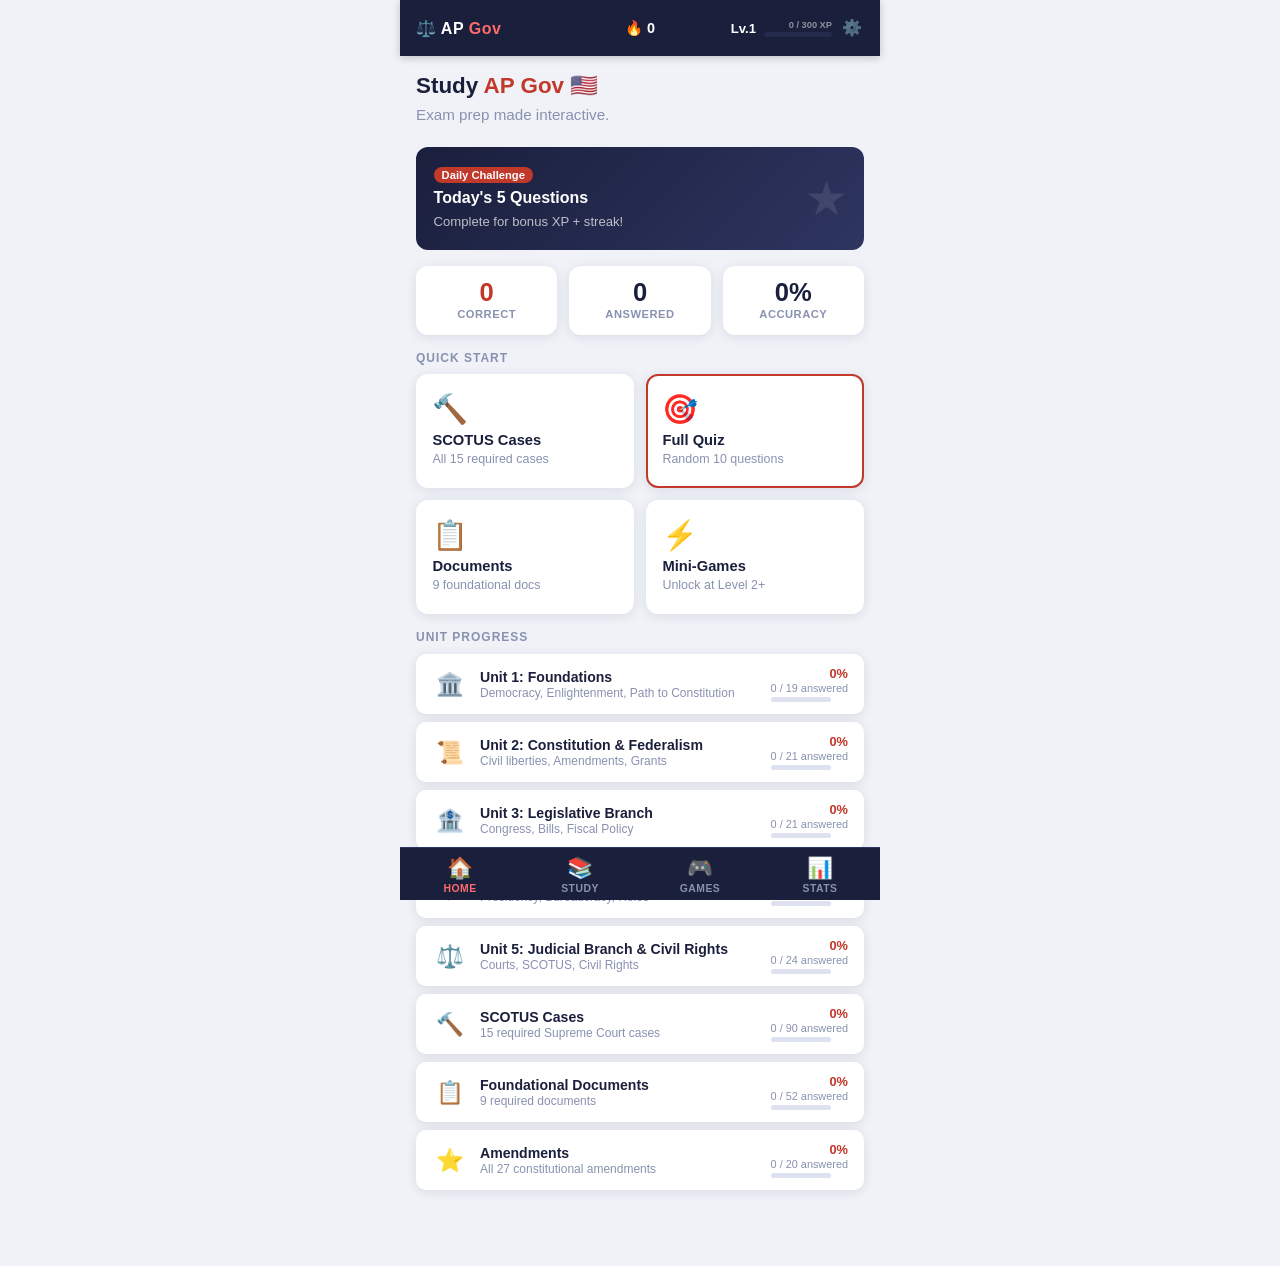
==== index.html @ dde3f7ca "Initial commit — AP Gov study PWA 350 questions, flashcards, mini-games, gamified XP/streak system, " ====
<!DOCTYPE html>
<html lang="en">
<head>
  <meta charset="UTF-8">
  <meta name="viewport" content="width=device-width, initial-scale=1, viewport-fit=cover">
  <meta name="theme-color" content="#1a1f3c">
  <meta name="apple-mobile-web-app-capable" content="yes">
  <meta name="apple-mobile-web-app-status-bar-style" content="black-translucent">
  <meta name="apple-mobile-web-app-title" content="AP Gov">
  <link rel="apple-touch-icon" href="icon-192.png">
  <link rel="manifest" href="manifest.json">
  <title>AP Gov Study</title>
  <link rel="stylesheet" href="css/style.css?v=6">
</head>
<body>

<!-- Top Bar -->
<header id="topbar">
  <div id="topbar-inner">
    <div class="logo">⚖️ AP <span>Gov</span></div>
    <div id="topbar-streak"><span>🔥</span><span id="stat-streak">0</span></div>
    <div id="topbar-right">
      <div id="topbar-level">Lv.<span id="stat-level">1</span></div>
      <div id="xp-bar-wrap">
        <div id="xp-next-label"><span id="stat-xp">0</span> / 300 XP</div>
        <div id="xp-track"><div id="xp-bar"></div></div>
      </div>
      <button id="settings-btn" onclick="openSettings()" aria-label="Settings">⚙️</button>
    </div>
  </div>
</header>

<!-- Settings Modal -->
<div id="settings-overlay" onclick="closeSettings()"></div>
<div id="settings-modal">
  <h3>Settings</h3>
  <div class="settings-section">
    <p class="settings-label">Reset by unit</p>
    <div id="settings-unit-list"></div>
  </div>
  <div class="settings-divider"></div>
  <button class="btn btn-full settings-reset-all" onclick="resetAll()">Reset All Progress</button>
</div>

<!-- Confirm Dialog -->
<div id="confirm-overlay"></div>
<div id="confirm-modal">
  <p id="confirm-msg"></p>
  <div class="confirm-actions">
    <button class="btn btn-outline" onclick="confirmResolve(false)">Cancel</button>
    <button class="btn btn-primary" id="confirm-ok" onclick="confirmResolve(true)">Confirm</button>
  </div>
</div>

<!-- Toast -->
<div id="toast"></div>

<!-- App -->
<main id="app">

  <!-- ── HOME ── -->
  <div class="screen active" id="screen-home">
    <div id="home-greeting">
      <h1>Study <span>AP Gov</span> 🇺🇸</h1>
    </div>
    <p class="home-sub">Exam prep made interactive.</p>

    <!-- Daily Challenge -->
    <div class="daily-card" id="daily-btn" onclick="startDailyChallenge()">
      <div class="badge daily-badge">Daily Challenge</div>
      <h3>Today's 5 Questions</h3>
      <p class="daily-sub">Complete for bonus XP + streak!</p>
    </div>

    <!-- Stats Row -->
    <div class="stat-row">
      <div class="stat-card red"><div class="big" id="stat-correct">0</div><div class="lbl">Correct</div></div>
      <div class="stat-card"><div class="big" id="stat-total">0</div><div class="lbl">Answered</div></div>
      <div class="stat-card"><div class="big" id="stat-acc">0%</div><div class="lbl">Accuracy</div></div>
    </div>

    <!-- Quick Modes -->
    <div class="section-title">Quick Start</div>
    <div class="mode-grid">
      <div class="mode-card" onclick="startFlashcards('scotus')">
        <div class="mode-icon">🔨</div><h3>SCOTUS Cases</h3><p>All 15 required cases</p>
      </div>
      <div class="mode-card red" onclick="startQuizAll()">
        <div class="mode-icon">🎯</div><h3>Full Quiz</h3><p>Random 10 questions</p>
      </div>
      <div class="mode-card" onclick="startFlashcards('documents')">
        <div class="mode-icon">📋</div><h3>Documents</h3><p>9 foundational docs</p>
      </div>
      <div class="mode-card" onclick="renderMinigames()">
        <div class="mode-icon">⚡</div><h3>Mini-Games</h3><p>Unlock at Level 2+</p>
      </div>
    </div>

    <!-- Unit Progress -->
    <div class="section-title">Unit Progress</div>
    <div id="unit-progress-list" class="unit-list"></div>
  </div>

  <!-- ── STUDY SELECT ── -->
  <div class="screen" id="screen-study">
    <h2 id="study-mode-title">Choose a Unit</h2>
    <p style="margin:0.3rem 0 1rem">Select a unit to study or quiz.</p>
    <div id="study-select-list" class="select-grid"></div>
  </div>

  <!-- ── FLASHCARD ── -->
  <div class="screen" id="screen-flashcard">
    <div id="fc-header">
      <button class="back-btn" onclick="renderStudySelect()">‹</button>
      <h2 id="fc-unit-name">Flashcards</h2>
      <span id="fc-progress-text"></span>
    </div>
    <div class="fc-stage" onclick="flipCard()">
      <div class="fc-inner" id="fc-inner">
        <div class="fc-face fc-front">
          <div class="fc-cat" id="fc-front-topic"></div>
          <h3 id="fc-front-text"></h3>
          <div class="fc-hint">Tap to flip</div>
        </div>
        <div class="fc-face fc-back">
          <pre class="fc-back-content" id="fc-back-content"></pre>
        </div>
      </div>
    </div>
    <div class="fc-nav">
      <button class="btn btn-outline" onclick="fcPrev()">‹ Prev</button>
      <button class="btn btn-ghost" onclick="fcShuffle()">🔀 Shuffle</button>
      <button class="btn btn-primary" onclick="fcNext()">Next ›</button>
    </div>
    <div class="fc-dot-row" id="fc-dots"></div>
  </div>

  <!-- ── QUIZ ── -->
  <div class="screen" id="screen-quiz">
    <div id="quiz-header">
      <div class="quiz-meta">
        <span class="topic-tag" id="q-category-tag">SCOTUS</span>
        <span class="q-counter" id="q-counter">1 / 10</span>
      </div>
      <div class="quiz-timer">
        <span id="timer-secs">30s</span>
        <div class="timer-bar-wrap"><div class="timer-bar" id="timer-bar"></div></div>
      </div>
    </div>
    <div class="q-progress-row" id="q-pips"></div>
    <div class="question-card">
      <div class="q-difficulty" id="q-difficulty">Easy</div>
      <div class="question-text" id="question-text"></div>
    </div>
    <div class="options-list" id="options-list"></div>
    <div class="explanation-box" id="explanation-box"></div>
    <button class="btn btn-primary btn-full mt2" id="quiz-next-btn" onclick="nextQuestion()" style="display:none">Next Question ›</button>
  </div>

  <!-- ── RESULTS ── -->
  <div class="screen" id="screen-results">
    <div class="card results-card">
      <div style="font-size:2.5rem;margin-bottom:0.5rem">🎯</div>
      <div class="results-score"><span id="res-score">0</span><span> / </span><span id="res-total">10</span></div>
      <div class="results-label" id="res-pct"></div>
      <div class="results-xp" id="res-xp"></div>
      <div class="results-breakdown">
        <div class="rb-item correct"><div class="rb-n" id="res-correct">0</div><div class="rb-l">Correct</div></div>
        <div class="rb-item wrong"><div class="rb-n" id="res-wrong">0</div><div class="rb-l">Wrong</div></div>
      </div>
      <button class="btn btn-primary btn-full btn-lg" onclick="startQuizAll()">Play Again</button>
      <button class="btn btn-outline btn-full mt1" onclick="showScreen('home'); renderHome()">Home</button>
    </div>
  </div>

  <!-- ── MINI-GAMES ── -->
  <div class="screen" id="screen-minigames">
    <h2>🎮 Mini-Games</h2>
    <p style="margin:0.3rem 0 1rem">Unlock games by leveling up.</p>
    <div id="minigames-list" class="select-grid"></div>
  </div>

  <!-- ── STATS ── -->
  <div class="screen" id="screen-stats">
    <h2>📊 Your Stats</h2>
    <div class="stats-grid" style="margin-top:0.75rem">
      <div class="card card-sm text-center"><div class="stats-big" id="stats-total">0</div><div class="stats-lbl">Questions Answered</div></div>
      <div class="card card-sm text-center"><div class="stats-big" id="stats-acc">0%</div><div class="stats-lbl">Accuracy</div></div>
      <div class="card card-sm text-center"><div class="stats-big" id="stats-xp">0</div><div class="stats-lbl">Total XP</div></div>
      <div class="card card-sm text-center"><div class="stats-big" id="stats-level">1</div><div class="stats-lbl">Level</div></div>
      <div class="card card-sm text-center"><div class="stats-big" id="stats-streak">0</div><div class="stats-lbl">Day Streak</div></div>
      <div class="card card-sm text-center"><div class="stats-big" id="stats-correct">0</div><div class="stats-lbl">Correct</div></div>
    </div>
    <div class="section-title">By Category</div>
    <div class="card"><div id="cat-stats-list"></div></div>
    <button class="btn btn-outline btn-full mt2" onclick="showConfirm('Reset all progress? This cannot be undone.',()=>{localStorage.clear();location.reload()})">Reset Progress</button>
    <a href="admin.html" style="display:block;text-align:center;margin-top:1rem;font-size:0.8rem;color:var(--muted)">Admin Panel →</a>
  </div>

</main>

<!-- Bottom Nav -->
<nav id="botnav">
  <button class="botnav-btn active" data-screen="home" onclick="showScreen('home'); renderHome()">
    <span class="icon">🏠</span>Home
  </button>
  <button class="botnav-btn" data-screen="study" onclick="renderStudySelect()">
    <span class="icon">📚</span>Study
  </button>
  <button class="botnav-btn" data-screen="minigames" onclick="renderMinigames()">
    <span class="icon">🎮</span>Games
  </button>
  <button class="botnav-btn" data-screen="stats" onclick="renderStats()">
    <span class="icon">📊</span>Stats
  </button>
</nav>

<script src="js/app.js?v=7"></script>
</body>
</html>
---- css/style.css ----
/* ── Reset & Base ── */
*, *::before, *::after { box-sizing: border-box; margin: 0; padding: 0; }
:root {
  --navy:    #1a1f3c;
  --navy2:   #242a4a;
  --navy3:   #2e3560;
  --red:     #c0392b;
  --red2:    #e74c3c;
  --red3:    #ff6b6b;
  --white:   #ffffff;
  --off:     #f0f2f8;
  --muted:   #8892b0;
  --text:    #2d3561;
  --card:    #ffffff;
  --border:  #dde1f0;
  --success: #27ae60;
  --wrong:   #e74c3c;
  --shadow:  0 2px 12px rgba(26,31,60,0.10);
  --shadow2: 0 4px 24px rgba(26,31,60,0.16);
  --radius:  12px;
  --font:    -apple-system, BlinkMacSystemFont, 'Segoe UI', Roboto, sans-serif;
}
html { font-size: 16px; -webkit-tap-highlight-color: transparent; }
body { font-family: var(--font); background: var(--off); color: var(--text); min-height: 100vh; overflow-x: hidden; }

/* ── Typography ── */
h1 { font-size: 1.6rem; font-weight: 700; color: var(--navy); }
h2 { font-size: 1.25rem; font-weight: 700; color: var(--navy); }
h3 { font-size: 1rem; font-weight: 600; color: var(--navy); }
p  { font-size: 0.95rem; color: var(--muted); line-height: 1.6; }

/* ── Top Bar ── */
/* ── Top Bar ── */
#topbar {
  position: fixed; top: 0; left: 0; right: 0; z-index: 100;
  background: var(--navy);
  padding-top: env(safe-area-inset-top);
  box-shadow: 0 2px 8px rgba(0,0,0,0.2);
  transform: translateZ(0); -webkit-transform: translateZ(0);
}
#topbar-inner {
  display: flex; align-items: center;
  padding: 0 1rem; height: 56px;
}
.logo {
  flex: 1; color: var(--white); font-weight: 800; font-size: 1rem;
  letter-spacing: 0.5px; white-space: nowrap;
}
.logo span { color: var(--red3); }
#topbar-streak {
  flex: 1; display: flex; align-items: center; justify-content: center;
  gap: 4px; color: var(--white); font-size: 0.9rem; font-weight: 700;
}
#topbar-right {
  flex: 1; display: flex; align-items: center; justify-content: flex-end; gap: 8px;
}
#topbar-level { color: var(--white); font-size: 0.82rem; font-weight: 700; white-space: nowrap; }
#xp-bar-wrap { width: 68px; display: flex; flex-direction: column; gap: 2px; }
#xp-next-label { font-size: 0.58rem; color: rgba(255,255,255,0.5); font-weight: 600; white-space: nowrap; text-align: right; }
#xp-track { background: var(--navy2); border-radius: 4px; height: 5px; overflow: hidden; width: 100%; }
#xp-bar { background: var(--red3); height: 100%; width: 0%; transition: width 0.5s ease; }
#settings-btn { background: none; border: none; color: rgba(255,255,255,0.55); font-size: 1rem; cursor: pointer; padding: 2px; line-height: 1; flex-shrink: 0; }
#settings-btn:hover { color: var(--white); }

/* ── Settings Modal ── */
#settings-overlay { display: none; position: fixed; inset: 0; z-index: 300; background: rgba(0,0,0,0.4); }
#settings-modal {
  display: none; position: fixed; bottom: calc(60px + env(safe-area-inset-bottom) + 8px);
  right: 1rem; z-index: 301; width: 260px;
  background: var(--card); border-radius: var(--radius); box-shadow: var(--shadow2);
  padding: 1rem;
}
#settings-overlay.open, #settings-modal.open { display: block; }
#settings-modal h3 { font-size: 0.95rem; margin-bottom: 0.75rem; }
.settings-label { font-size: 0.72rem; text-transform: uppercase; letter-spacing: 0.5px; color: var(--muted); font-weight: 700; margin-bottom: 0.5rem; }
.settings-unit-btn {
  width: 100%; text-align: left; padding: 0.55rem 0.75rem; margin-bottom: 0.35rem;
  background: var(--off); border: none; border-radius: 8px; cursor: pointer;
  font-size: 0.85rem; font-weight: 600; color: var(--navy);
}
.settings-unit-btn:hover { background: var(--border); }
.settings-divider { height: 1px; background: var(--border); margin: 0.75rem 0; }
.settings-reset-all { background: var(--red); color: var(--white); font-size: 0.88rem; }

/* ── Confirm Dialog ── */
#confirm-overlay { display: none; position: fixed; inset: 0; z-index: 400; background: rgba(0,0,0,0.5); }
#confirm-modal {
  display: none; position: fixed; top: 50%; left: 50%; transform: translate(-50%,-50%);
  z-index: 401; width: min(320px, calc(100vw - 2rem));
  background: var(--card); border-radius: var(--radius); box-shadow: var(--shadow2); padding: 1.25rem;
}
#confirm-overlay.open, #confirm-modal.open { display: block; }
#confirm-msg { font-size: 0.95rem; font-weight: 600; color: var(--navy); margin-bottom: 1.25rem; line-height: 1.5; }
.confirm-actions { display: flex; gap: 0.75rem; justify-content: flex-end; }
.btn-danger { background: var(--red); color: var(--white); }

/* ── Bottom Nav ── */
#botnav {
  position: fixed; bottom: 0; left: 0; right: 0; z-index: 100;
  background: var(--navy);
  display: flex;
  border-top: 1px solid var(--navy3);
  padding-bottom: env(safe-area-inset-bottom);
  transform: translateZ(0);
  -webkit-transform: translateZ(0);
}
.botnav-btn {
  flex: 1; display: flex; flex-direction: column; align-items: center; justify-content: center;
  padding: 8px 4px 6px;
  color: var(--muted); font-size: 0.65rem; font-weight: 600; text-transform: uppercase; letter-spacing: 0.5px;
  border: none; background: none; cursor: pointer; gap: 3px; transition: color 0.2s;
}
.botnav-btn .icon { font-size: 1.3rem; }
.botnav-btn.active, .botnav-btn:hover { color: var(--red3); }

/* ── Screen Wrapper ── */
#app { padding-top: calc(56px + env(safe-area-inset-top)); padding-bottom: calc(60px + env(safe-area-inset-bottom)); min-height: 100vh; }
.screen { display: none; padding: 1rem; animation: fadeIn 0.2s ease; }
.screen.active { display: block; }
@keyframes fadeIn { from { opacity: 0; transform: translateY(6px); } to { opacity: 1; transform: none; } }

/* ── Cards ── */
.card { background: var(--card); border-radius: var(--radius); box-shadow: var(--shadow); padding: 1.1rem; margin-bottom: 1rem; }
.card-sm { padding: 0.75rem 1rem; }
.card-grid { display: grid; grid-template-columns: 1fr 1fr; gap: 0.75rem; }

/* ── Home Screen ── */
#home-greeting { margin-bottom: 0.25rem; }
#home-greeting h1 { font-size: 1.4rem; }
#home-greeting h1 span { color: var(--red); }
.home-sub { margin-bottom: 1.25rem; }

.stat-row { display: flex; gap: 0.75rem; margin-bottom: 1rem; }
.stat-card { flex: 1; background: var(--card); border-radius: var(--radius); padding: 0.9rem 0.75rem; text-align: center; box-shadow: var(--shadow); }
.stat-card .big { font-size: 1.6rem; font-weight: 800; color: var(--navy); line-height: 1; }
.stat-card .lbl { font-size: 0.7rem; font-weight: 600; text-transform: uppercase; letter-spacing: 0.5px; color: var(--muted); margin-top: 3px; }
.stat-card.red .big { color: var(--red); }

.section-title { font-size: 0.75rem; font-weight: 700; text-transform: uppercase; letter-spacing: 1px; color: var(--muted); margin-bottom: 0.6rem; }

.mode-grid { display: grid; grid-template-columns: 1fr 1fr; gap: 0.75rem; margin-bottom: 1rem; }
.mode-card {
  background: var(--card); border-radius: var(--radius); padding: 1rem 0.9rem;
  box-shadow: var(--shadow); cursor: pointer; transition: transform 0.15s, box-shadow 0.15s;
  border: 2px solid transparent;
}
.mode-card:hover, .mode-card:active { transform: translateY(-2px); box-shadow: var(--shadow2); }
.mode-card.red { border-color: var(--red); }
.mode-card .mode-icon { font-size: 1.8rem; margin-bottom: 6px; }
.mode-card h3 { font-size: 0.92rem; margin-bottom: 2px; }
.mode-card p { font-size: 0.78rem; }

.daily-card { background: linear-gradient(135deg, var(--navy), var(--navy3)); color: var(--white); border-radius: var(--radius); padding: 1.1rem; margin-bottom: 1rem; cursor: pointer; position: relative; overflow: hidden; }
.daily-card::after { content: '★'; position: absolute; right: 1rem; top: 50%; transform: translateY(-50%); font-size: 3rem; opacity: 0.1; }
.daily-card h3 { color: var(--white); margin-bottom: 4px; }
.daily-card p { color: rgba(255,255,255,0.7); font-size: 0.82rem; }
.daily-card .badge { display: inline-block; background: var(--red); color: var(--white); font-size: 0.7rem; font-weight: 700; padding: 2px 8px; border-radius: 20px; margin-bottom: 6px; }

/* ── Unit Progress List ── */
.unit-list { display: flex; flex-direction: column; gap: 0.5rem; }
.unit-row {
  background: var(--card); border-radius: 10px; padding: 0.75rem 1rem;
  display: flex; align-items: center; gap: 0.75rem; box-shadow: var(--shadow);
  cursor: pointer; transition: transform 0.1s;
}
.unit-row:active { transform: scale(0.98); }
.unit-row .unit-icon { font-size: 1.4rem; width: 36px; text-align: center; }
.unit-row .unit-info { flex: 1; }
.unit-row .unit-name { font-size: 0.88rem; font-weight: 700; color: var(--navy); }
.unit-row .unit-sub  { font-size: 0.75rem; color: var(--muted); margin-top: 1px; }
.unit-row .unit-right { text-align: right; }
.unit-pct { font-size: 0.8rem; font-weight: 700; color: var(--red); }
.unit-answered { font-size: 0.68rem; color: var(--muted); font-weight: 500; margin-top: 1px; }
.prog-bar-wrap { background: var(--border); border-radius: 4px; height: 5px; width: 60px; margin-top: 3px; }
.prog-bar { background: var(--red); height: 100%; border-radius: 4px; transition: width 0.5s ease; }

/* ── Buttons ── */
.btn { display: inline-flex; align-items: center; justify-content: center; gap: 6px; padding: 0.7rem 1.4rem; border-radius: 8px; font-weight: 700; font-size: 0.9rem; cursor: pointer; border: none; transition: all 0.15s; }
.btn-primary { background: var(--red); color: var(--white); }
.btn-primary:hover { background: var(--red2); }
.btn-outline { background: transparent; color: var(--navy); border: 2px solid var(--border); }
.btn-outline:hover { border-color: var(--navy); }
.btn-navy { background: var(--navy); color: var(--white); }
.btn-navy:hover { background: var(--navy3); }
.btn-ghost { background: transparent; color: var(--muted); font-size: 0.85rem; padding: 0.5rem 0.75rem; }
.btn-full { width: 100%; }
.btn-lg { padding: 0.9rem 2rem; font-size: 1rem; border-radius: 10px; }
.btn:disabled { opacity: 0.45; cursor: not-allowed; }

/* ── Flashcard Screen ── */
#fc-header { display: flex; align-items: center; gap: 0.5rem; margin-bottom: 1rem; }
#fc-header h2 { flex: 1; }
#fc-progress-text { font-size: 0.82rem; color: var(--muted); font-weight: 600; }
#fc-topic-select { margin-bottom: 1rem; }
#fc-topic-select select { width: 100%; padding: 0.65rem 0.75rem; border: 2px solid var(--border); border-radius: 8px; font-size: 0.9rem; color: var(--navy); background: var(--card); }

.fc-stage { perspective: 1000px; height: 260px; margin-bottom: 1rem; cursor: pointer; }
.fc-inner { width: 100%; height: 100%; position: relative; transform-style: preserve-3d; transition: transform 0.5s cubic-bezier(0.4,0,0.2,1); }
.fc-inner.flipped { transform: rotateY(180deg); }
.fc-face { position: absolute; inset: 0; border-radius: var(--radius); display: flex; flex-direction: column; align-items: center; justify-content: center; padding: 1.5rem; backface-visibility: hidden; -webkit-backface-visibility: hidden; }
.fc-front { background: var(--navy); color: var(--white); }
.fc-front h3 { color: var(--white); text-align: center; font-size: 1.05rem; margin-bottom: 6px; }
.fc-front .fc-cat { font-size: 0.72rem; text-transform: uppercase; letter-spacing: 1px; color: rgba(255,255,255,0.5); margin-bottom: 8px; }
.fc-front .fc-hint { font-size: 0.78rem; color: rgba(255,255,255,0.4); margin-top: auto; }
.fc-back { background: var(--card); transform: rotateY(180deg); overflow-y: auto; align-items: flex-start; }
.fc-back pre, .fc-back .fc-back-content { white-space: pre-wrap; font-family: var(--font); font-size: 0.85rem; line-height: 1.7; color: var(--text); text-align: left; width: 100%; }

.fc-nav { display: flex; align-items: center; justify-content: space-between; gap: 0.5rem; margin-bottom: 0.75rem; }
.fc-dot-row { display: flex; justify-content: center; gap: 5px; flex-wrap: wrap; padding: 0.25rem 0; }
.fc-dot { width: 8px; height: 8px; border-radius: 50%; background: var(--border); transition: background 0.2s; }
.fc-dot.seen { background: var(--navy3); }
.fc-dot.current { background: var(--red); transform: scale(1.3); }

/* ── Quiz Screen ── */
#quiz-header { margin-bottom: 1rem; }
.quiz-meta { display: flex; justify-content: space-between; align-items: center; margin-bottom: 0.5rem; }
.quiz-meta .topic-tag { font-size: 0.72rem; font-weight: 700; text-transform: uppercase; letter-spacing: 0.5px; background: var(--navy); color: var(--white); padding: 3px 10px; border-radius: 20px; }
.quiz-meta .q-counter { font-size: 0.82rem; color: var(--muted); font-weight: 600; }
.quiz-timer { display: flex; align-items: center; gap: 6px; font-size: 0.82rem; color: var(--muted); font-weight: 600; }
.timer-bar-wrap { flex: 1; background: var(--border); border-radius: 4px; height: 6px; overflow: hidden; }
.timer-bar { height: 100%; background: var(--red); border-radius: 4px; transition: width 0.1s linear, background 0.5s; }
.timer-bar.warn { background: var(--red2); }

.q-progress-row { display: flex; gap: 3px; margin-bottom: 1rem; }
.q-pip { flex: 1; height: 4px; border-radius: 2px; background: var(--border); }
.q-pip.correct { background: var(--success); }
.q-pip.wrong   { background: var(--wrong); }
.q-pip.current { background: var(--navy); }

.question-card { background: var(--card); border-radius: var(--radius); padding: 1.25rem 1rem; box-shadow: var(--shadow); margin-bottom: 1rem; }
.q-difficulty { font-size: 0.7rem; font-weight: 700; text-transform: uppercase; letter-spacing: 0.5px; color: var(--muted); margin-bottom: 8px; }
.q-difficulty.easy { color: var(--success); }
.q-difficulty.medium { color: #e67e22; }
.q-difficulty.hard { color: var(--red); }
.question-text { font-size: 1rem; font-weight: 600; color: var(--navy); line-height: 1.55; }

.options-list { display: flex; flex-direction: column; gap: 0.6rem; }
.opt-btn {
  width: 100%; text-align: left; padding: 0.8rem 1rem;
  background: var(--card); border: 2px solid var(--border);
  border-radius: 10px; cursor: pointer; font-size: 0.9rem;
  font-weight: 500; color: var(--navy); transition: all 0.15s;
  display: flex; align-items: center; gap: 0.75rem;
}
.opt-btn:hover:not(:disabled) { border-color: var(--navy); background: var(--off); }
.opt-btn .opt-letter { font-weight: 800; font-size: 0.85rem; color: var(--muted); min-width: 18px; }
.opt-btn.selected { border-color: var(--navy); background: var(--off); }
.opt-btn.correct  { border-color: var(--success); background: #eafaf1; color: var(--success); }
.opt-btn.wrong    { border-color: var(--wrong);   background: #fdf0ef; color: var(--wrong); }
.opt-btn.reveal   { border-color: var(--success); background: #eafaf1; }
.opt-btn:disabled { cursor: default; }

.explanation-box { background: var(--navy); color: rgba(255,255,255,0.88); border-radius: 10px; padding: 0.9rem 1rem; margin-top: 1rem; font-size: 0.85rem; line-height: 1.6; display: none; }
.explanation-box.show { display: block; }
.explanation-box strong { color: var(--white); }

#quiz-next-btn { margin-top: 0.75rem; }

/* ── Results ── */
.results-card { text-align: center; padding: 2rem 1rem; }
.results-score { font-size: 3.5rem; font-weight: 900; color: var(--navy); line-height: 1; }
.results-score span { font-size: 1.4rem; font-weight: 600; color: var(--muted); }
.results-label { font-size: 1rem; color: var(--muted); margin-top: 4px; margin-bottom: 1.25rem; }
.results-xp { font-size: 1.1rem; font-weight: 700; color: var(--red); margin-bottom: 1.5rem; }
.results-breakdown { display: flex; justify-content: center; gap: 1.5rem; margin-bottom: 1.5rem; }
.rb-item .rb-n { font-size: 1.5rem; font-weight: 800; }
.rb-item .rb-l { font-size: 0.75rem; color: var(--muted); font-weight: 600; text-transform: uppercase; }
.rb-item.correct .rb-n { color: var(--success); }
.rb-item.wrong   .rb-n { color: var(--wrong); }

/* ── Mini-game: SCOTUS Match ── */
#match-grid { display: grid; grid-template-columns: 1fr 1fr; gap: 0.5rem; }
.match-card {
  background: var(--card); border: 2px solid var(--border); border-radius: 10px;
  padding: 0.75rem 0.6rem; text-align: center; font-size: 0.78rem; font-weight: 600;
  cursor: pointer; min-height: 72px; display: flex; align-items: center; justify-content: center;
  transition: all 0.15s; line-height: 1.35; color: var(--navy);
}
.match-card:hover { border-color: var(--navy); }
.match-card.selected { border-color: var(--red); background: #fff0ef; }
.match-card.matched  { border-color: var(--success); background: #eafaf1; color: var(--success); pointer-events: none; }
.match-card.wrong    { border-color: var(--wrong); background: #fdf0ef; animation: shake 0.3s; }
@keyframes shake { 0%,100% { transform: translateX(0); } 25% { transform: translateX(-6px); } 75% { transform: translateX(6px); } }

/* ── Mini-game: Quote Decoder ── */
#quote-box { background: var(--navy); color: var(--white); border-radius: var(--radius); padding: 1.25rem; margin-bottom: 1rem; font-size: 0.92rem; line-height: 1.7; font-style: italic; }
#decoder-options { display: flex; flex-direction: column; gap: 0.5rem; }

/* ── Mini-game: Blitz ── */
#blitz-timer { font-size: 2.5rem; font-weight: 900; color: var(--red); text-align: center; margin: 0.5rem 0; }
#blitz-score  { font-size: 1.1rem; font-weight: 700; color: var(--navy); text-align: center; margin-bottom: 1rem; }

/* ── Stats Screen ── */
.stats-grid { display: grid; grid-template-columns: 1fr 1fr; gap: 0.75rem; margin-bottom: 1rem; }
.stats-big { font-size: 2rem; font-weight: 900; color: var(--navy); }
.stats-lbl { font-size: 0.72rem; text-transform: uppercase; letter-spacing: 0.5px; color: var(--muted); font-weight: 600; }
.cat-row { display: flex; align-items: center; gap: 0.75rem; padding: 0.5rem 0; border-bottom: 1px solid var(--border); }
.cat-row:last-child { border-bottom: none; }
.cat-name { font-size: 0.85rem; font-weight: 600; flex: 1; }
.cat-pct  { font-size: 0.82rem; font-weight: 700; color: var(--red); width: 38px; text-align: right; }

/* ── Select Screens ── */
.select-grid { display: flex; flex-direction: column; gap: 0.6rem; }
.select-item {
  background: var(--card); border-radius: 10px; padding: 0.9rem 1rem;
  display: flex; align-items: center; gap: 0.75rem; box-shadow: var(--shadow);
  cursor: pointer; border: 2px solid transparent; transition: all 0.15s;
}
.select-item:hover, .select-item:active { border-color: var(--red); }
.select-item .si-icon { font-size: 1.5rem; width: 32px; text-align: center; }
.select-item .si-info { flex: 1; }
.select-item .si-name { font-size: 0.9rem; font-weight: 700; color: var(--navy); }
.select-item .si-sub  { font-size: 0.75rem; color: var(--muted); }
.select-item .si-arrow { color: var(--muted); font-size: 1rem; }
.select-item .si-badge { background: var(--red); color: var(--white); font-size: 0.68rem; font-weight: 700; padding: 2px 7px; border-radius: 20px; }

/* ── Badge / XP Toast ── */
#toast { position: fixed; top: 64px; left: 50%; transform: translateX(-50%) translateY(-20px); z-index: 200; background: var(--navy); color: var(--white); padding: 0.6rem 1.2rem; border-radius: 24px; font-size: 0.85rem; font-weight: 700; opacity: 0; transition: all 0.3s; pointer-events: none; white-space: nowrap; }
#toast.show { opacity: 1; transform: translateX(-50%) translateY(0); }

/* ── Unlock banner ── */
.unlock-banner { background: linear-gradient(135deg, var(--red), var(--red2)); color: var(--white); border-radius: var(--radius); padding: 0.9rem 1rem; text-align: center; margin-bottom: 1rem; }
.unlock-banner h3 { color: var(--white); font-size: 0.95rem; }
.unlock-banner p  { color: rgba(255,255,255,0.8); font-size: 0.78rem; }

/* ── Misc ── */
.pill { display: inline-block; padding: 3px 10px; border-radius: 20px; font-size: 0.72rem; font-weight: 700; }
.pill-navy { background: var(--navy); color: var(--white); }
.pill-red  { background: var(--red);  color: var(--white); }
.pill-muted{ background: var(--border); color: var(--muted); }
.divider { height: 1px; background: var(--border); margin: 0.75rem 0; }
.text-center { text-align: center; }
.mt1 { margin-top: 0.5rem; }
.mt2 { margin-top: 1rem; }
.mt3 { margin-top: 1.5rem; }
.flex-between { display: flex; justify-content: space-between; align-items: center; }
.back-btn { background: none; border: none; color: var(--navy); font-size: 0.9rem; font-weight: 700; cursor: pointer; display: flex; align-items: center; gap: 4px; padding: 0; margin-bottom: 0.75rem; }

/* ── Daily Streak ── */
.streak-days { display: flex; gap: 6px; justify-content: center; margin: 0.75rem 0; }
.streak-day { width: 32px; height: 32px; border-radius: 50%; border: 2px solid var(--border); display: flex; align-items: center; justify-content: center; font-size: 0.7rem; font-weight: 700; color: var(--muted); }
.streak-day.done { background: var(--red); border-color: var(--red); color: var(--white); }
.streak-day.today { border-color: var(--navy); color: var(--navy); }

/* ── Responsive ── */
@media (max-width: 360px) {
  .card-grid, .mode-grid { grid-template-columns: 1fr; }
  .stat-row { flex-direction: column; }
}
@media (min-width: 600px) {
  #app { max-width: 480px; margin: 0 auto; }
  #topbar, #botnav { max-width: 480px; left: 50%; transform: translateX(-50%); }
}
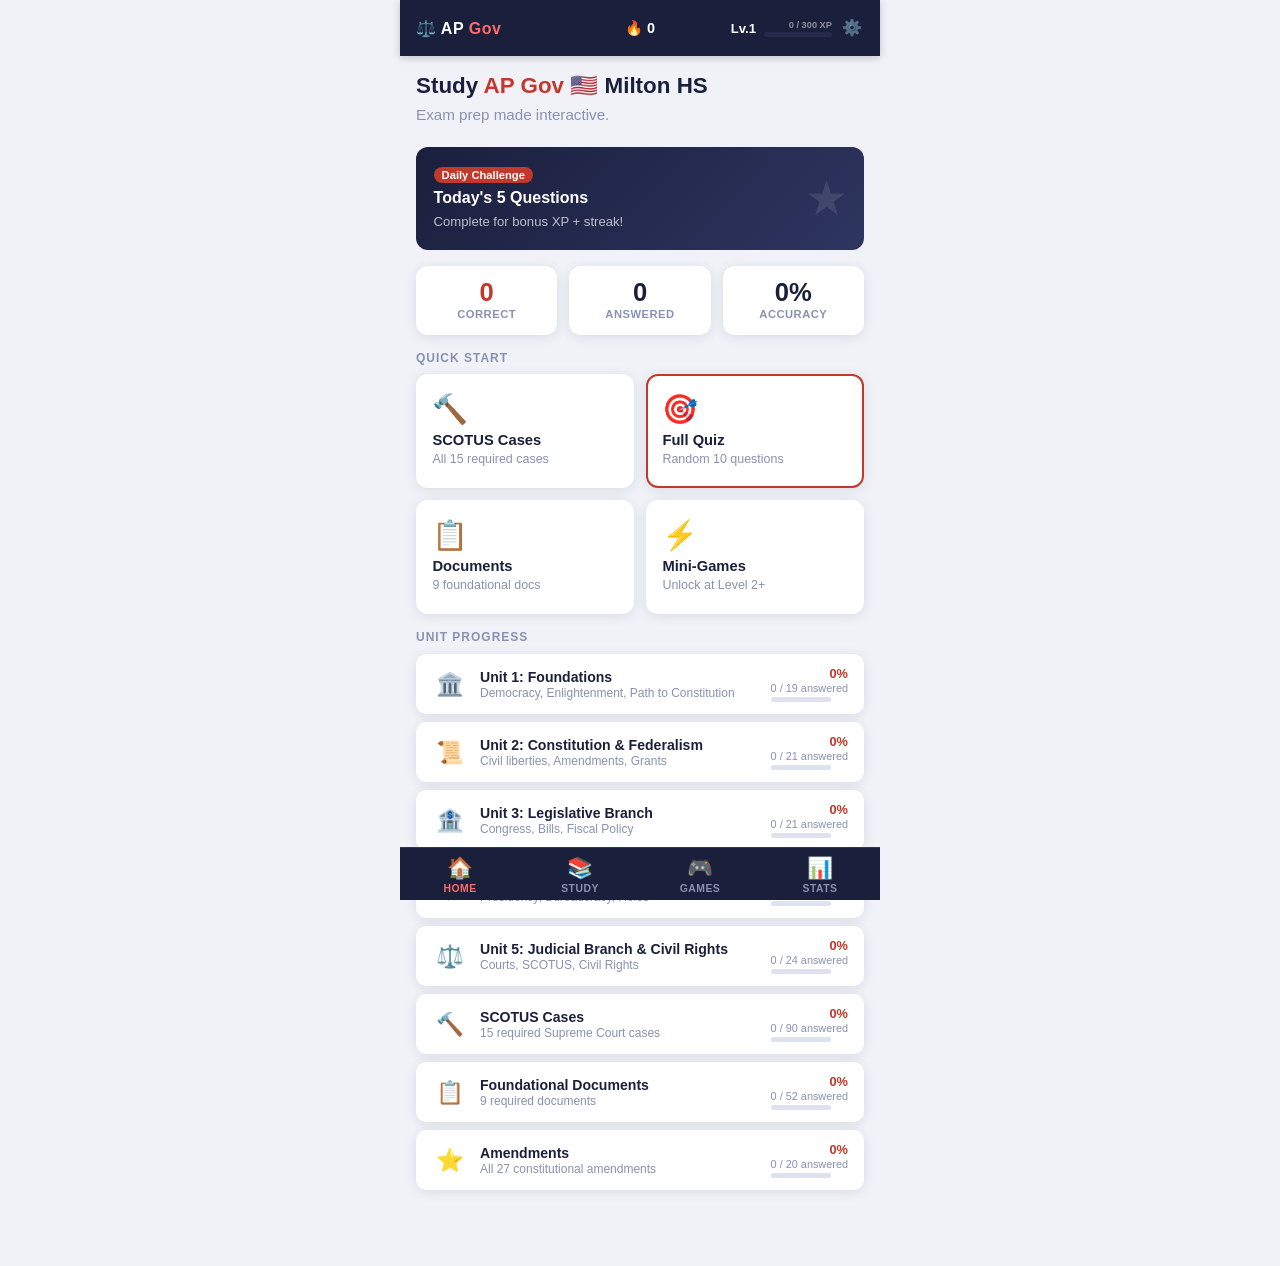
==== commit 9b25179b: "Update landing page heading to include Milton HS Co-Authored-By: Claude Sonnet 4.6 <noreply@anthropi" ====
--- a/index.html
+++ b/index.html
@@ -61,7 +61,7 @@
   <!-- ── HOME ── -->
   <div class="screen active" id="screen-home">
     <div id="home-greeting">
-      <h1>Study <span>AP Gov</span> 🇺🇸</h1>
+      <h1>Study <span>AP Gov</span> 🇺🇸 Milton HS</h1>
     </div>
     <p class="home-sub">Exam prep made interactive.</p>
 
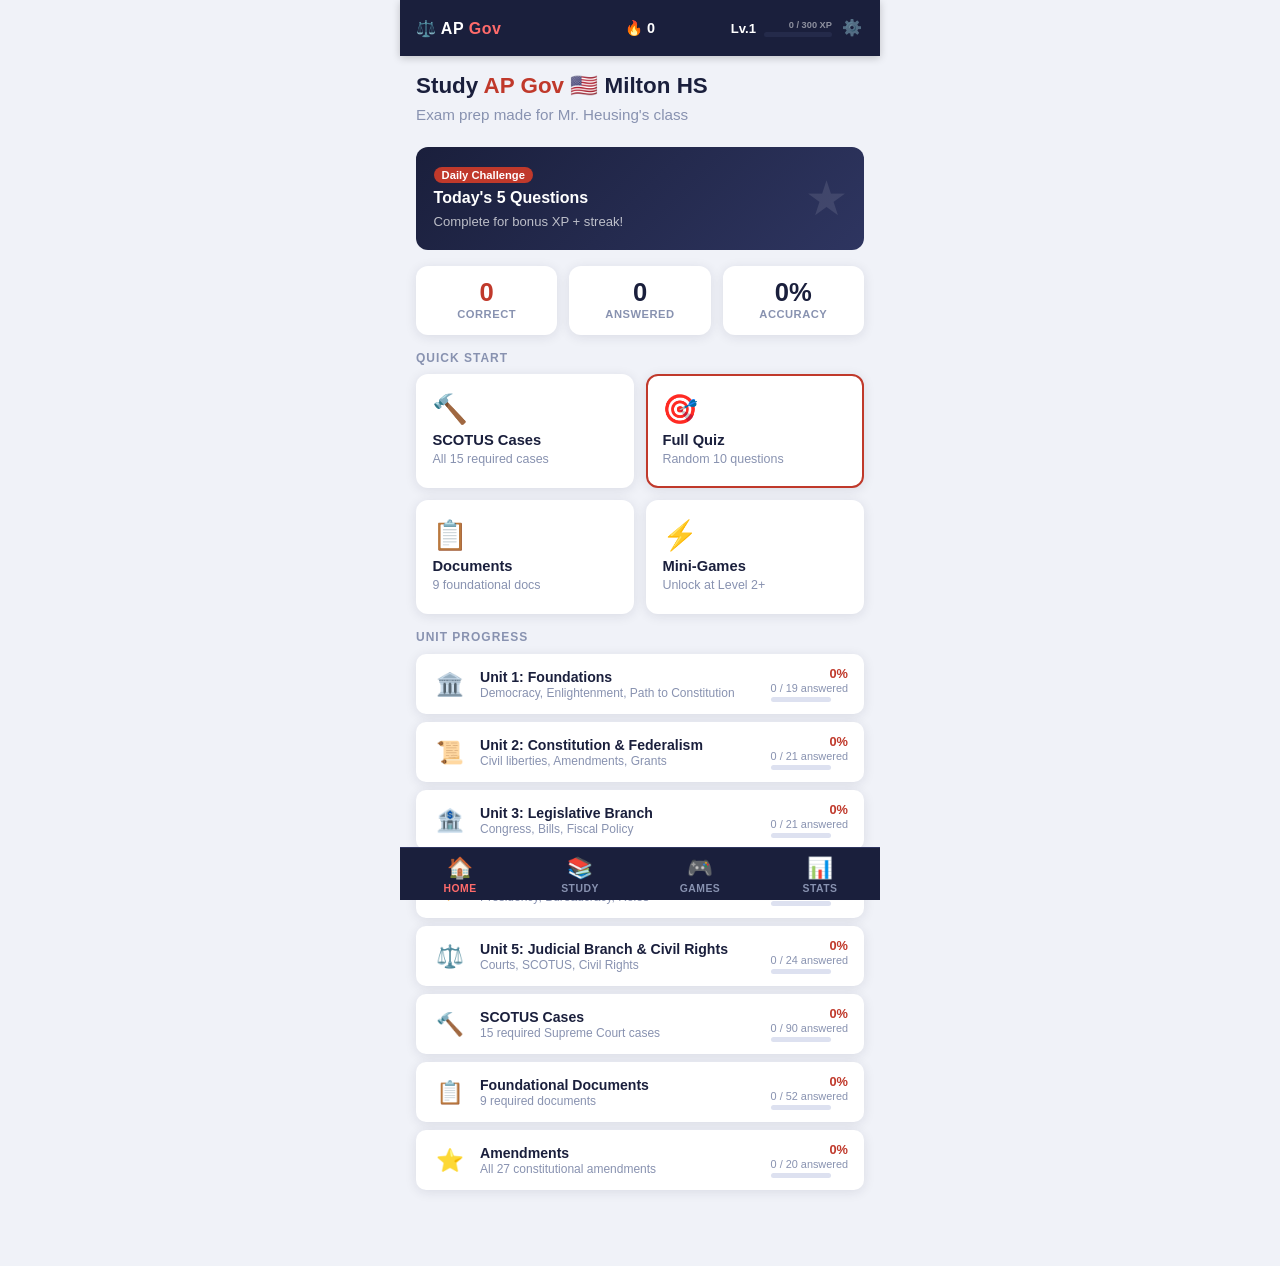
==== commit 02c0405d: "Update subheading to reference Mr. Heusing's class Co-Authored-By: Claude Sonnet 4.6 <noreply@anthro" ====
--- a/index.html
+++ b/index.html
@@ -63,7 +63,7 @@
     <div id="home-greeting">
       <h1>Study <span>AP Gov</span> 🇺🇸 Milton HS</h1>
     </div>
-    <p class="home-sub">Exam prep made interactive.</p>
+    <p class="home-sub">Exam prep made for Mr. Heusing's class</p>
 
     <!-- Daily Challenge -->
     <div class="daily-card" id="daily-btn" onclick="startDailyChallenge()">
